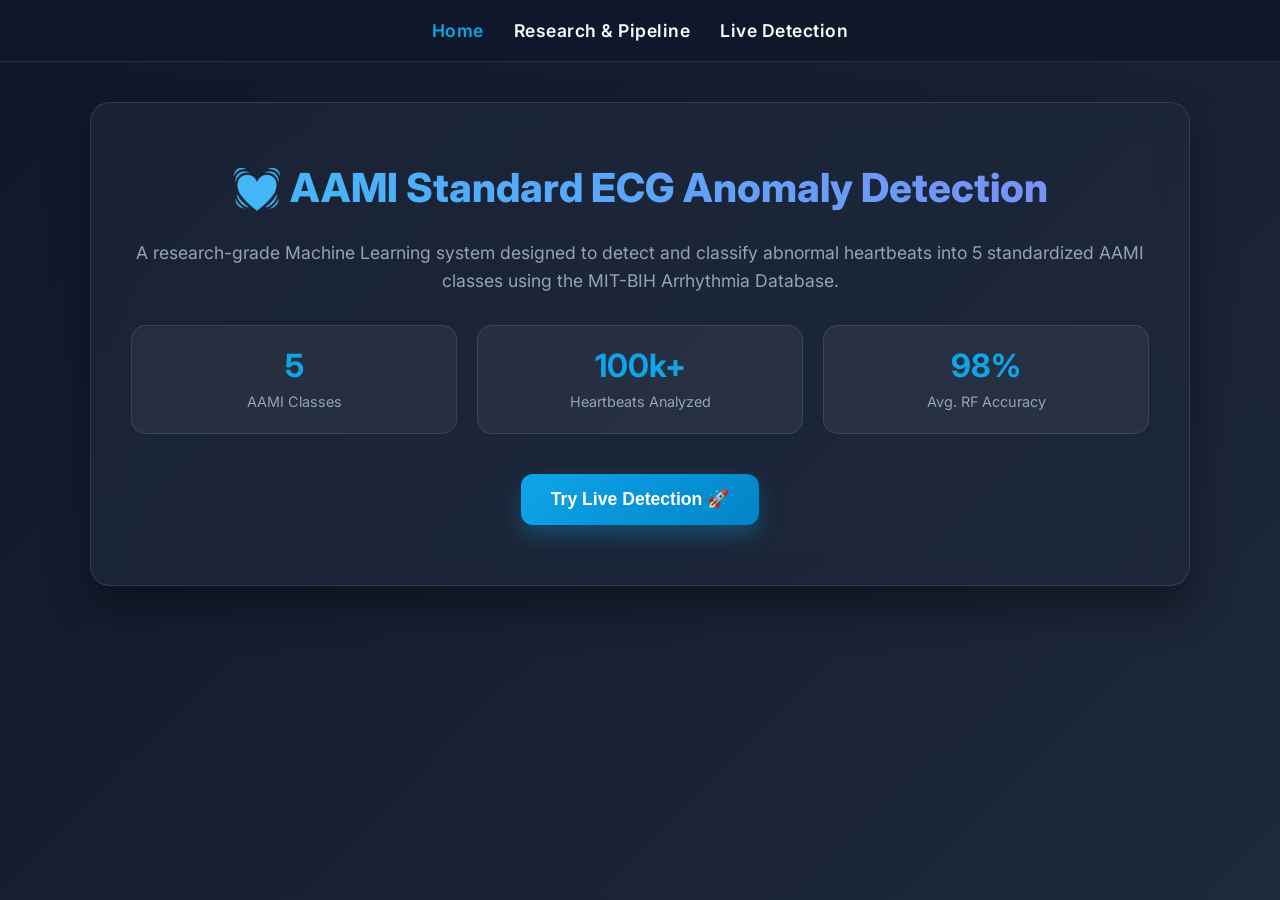
==== Frontend/index.html @ 258dae29 "Initial commit" ====
<!DOCTYPE html>
<html lang="en">
<head>
    <meta charset="UTF-8">
    <meta name="viewport" content="width=device-width, initial-scale=1.0">
    <title>ECG Anomaly Detection | Home</title>
    <link rel="stylesheet" href="style.css">
</head>
<body>

    <div class="navbar">
        <a href="index.html" class="active">Home</a>
        <a href="research.html">Research & Pipeline</a>
        <a href="detect.html">Live Detection</a>
    </div>

    <div class="container">
        <div class="card" style="text-align: center; padding: 60px 40px;">
            <h1>💓 AAMI Standard ECG Anomaly Detection</h1>
            <p>
                A research-grade Machine Learning system designed to detect and classify abnormal heartbeats 
                into 5 standardized AAMI classes using the MIT-BIH Arrhythmia Database.
            </p>
            
            <div class="hero-stats">
                <div class="stat-box">
                    <h3>5</h3>
                    <p>AAMI Classes</p>
                </div>
                <div class="stat-box">
                    <h3>100k+</h3>
                    <p>Heartbeats Analyzed</p>
                </div>
                <div class="stat-box">
                    <h3>98%</h3>
                    <p>Avg. RF Accuracy</p>
                </div>
            </div>

            <br><br>
            <a href="detect.html">
                <button>Try Live Detection 🚀</button>
            </a>
        </div>
    </div>

</body>
</html>
---- Frontend/style.css ----
@import url('https://fonts.googleapis.com/css2?family=Inter:wght@300;400;600;800&display=swap');

:root {
    --primary-color: #0ea5e9;
    --primary-hover: #0284c7;
    --bg-color: #0f172a;
    --card-bg: rgba(30, 41, 59, 0.7);
    --text-main: #f8fafc;
    --text-muted: #94a3b8;
    --border-color: rgba(255, 255, 255, 0.1);
}

body {
    font-family: 'Inter', sans-serif;
    margin: 0;
    background: linear-gradient(135deg, #0f172a 0%, #1e293b 100%);
    color: var(--text-main);
    min-height: 100vh;
    background-attachment: fixed;
}

.navbar {
    background: rgba(15, 23, 42, 0.8);
    backdrop-filter: blur(12px);
    -webkit-backdrop-filter: blur(12px);
    padding: 20px 40px;
    display: flex;
    justify-content: center;
    gap: 30px;
    border-bottom: 1px solid var(--border-color);
    position: sticky;
    top: 0;
    z-index: 100;
}

.navbar a {
    color: var(--text-main);
    text-decoration: none;
    font-weight: 600;
    font-size: 1.1rem;
    transition: color 0.3s ease;
    letter-spacing: 0.5px;
}

.navbar a:hover, .navbar a.active {
    color: var(--primary-color);
}

.container {
    max-width: 1100px;
    margin: 40px auto;
    padding: 0 20px;
}

.card {
    background: var(--card-bg);
    backdrop-filter: blur(16px);
    -webkit-backdrop-filter: blur(16px);
    border: 1px solid var(--border-color);
    padding: 40px;
    border-radius: 20px;
    box-shadow: 0 20px 40px rgba(0, 0, 0, 0.4);
    margin-bottom: 40px;
    transition: transform 0.3s ease;
}

.card:hover {
    transform: translateY(-5px);
}

h1, h2, h3 {
    margin-top: 0;
    color: #ffffff;
}

h1 {
    font-size: 2.5rem;
    font-weight: 800;
    background: -webkit-linear-gradient(45deg, #38bdf8, #818cf8);
    -webkit-background-clip: text;
    -webkit-text-fill-color: transparent;
}

p {
    color: var(--text-muted);
    line-height: 1.6;
    font-size: 1.1rem;
}

.hero-stats {
    display: flex;
    gap: 20px;
    margin-top: 30px;
    flex-wrap: wrap;
}

.stat-box {
    flex: 1;
    background: rgba(255, 255, 255, 0.05);
    padding: 20px;
    border-radius: 15px;
    text-align: center;
    border: 1px solid var(--border-color);
}

.stat-box h3 {
    font-size: 2rem;
    margin-bottom: 5px;
    color: var(--primary-color);
}

.stat-box p {
    font-size: 0.9rem;
    margin: 0;
}

button {
    background: linear-gradient(135deg, var(--primary-color) 0%, var(--primary-hover) 100%);
    color: white;
    padding: 15px 30px;
    font-size: 1.1rem;
    font-weight: 600;
    border: none;
    border-radius: 12px;
    cursor: pointer;
    transition: all 0.3s ease;
    box-shadow: 0 10px 20px rgba(14, 165, 233, 0.3);
}

button:hover {
    transform: scale(1.05);
    box-shadow: 0 15px 25px rgba(14, 165, 233, 0.4);
}

textarea {
    width: 100%;
    box-sizing: border-box;
    padding: 15px;
    background: rgba(0, 0, 0, 0.3);
    border: 1px solid var(--border-color);
    border-radius: 12px;
    color: var(--text-main);
    font-family: monospace;
    font-size: 1rem;
    resize: vertical;
    transition: border-color 0.3s ease;
}

textarea:focus {
    outline: none;
    border-color: var(--primary-color);
}

img {
    max-width: 100%;
    border-radius: 12px;
    margin-top: 20px;
    border: 1px solid var(--border-color);
}

.result-box {
    margin-top: 30px;
    padding: 20px;
    border-radius: 12px;
    background: rgba(0,0,0,0.2);
    border: 1px solid var(--border-color);
    display: none;
    animation: fadeIn 0.5s ease;
}

@keyframes fadeIn {
    from { opacity: 0; transform: translateY(10px); }
    to { opacity: 1; transform: translateY(0); }
}

.result-title {
    font-size: 1.5rem;
    font-weight: 800;
    margin-bottom: 10px;
}

.result-success { color: #4ade80; }
.result-danger { color: #f87171; }

#results-json {
    background: rgba(0,0,0,0.3);
    padding: 20px;
    border-radius: 12px;
    color: #a7f3d0;
    font-family: monospace;
    white-space: pre-wrap;
    text-align: left;
    border: 1px solid var(--border-color);
}
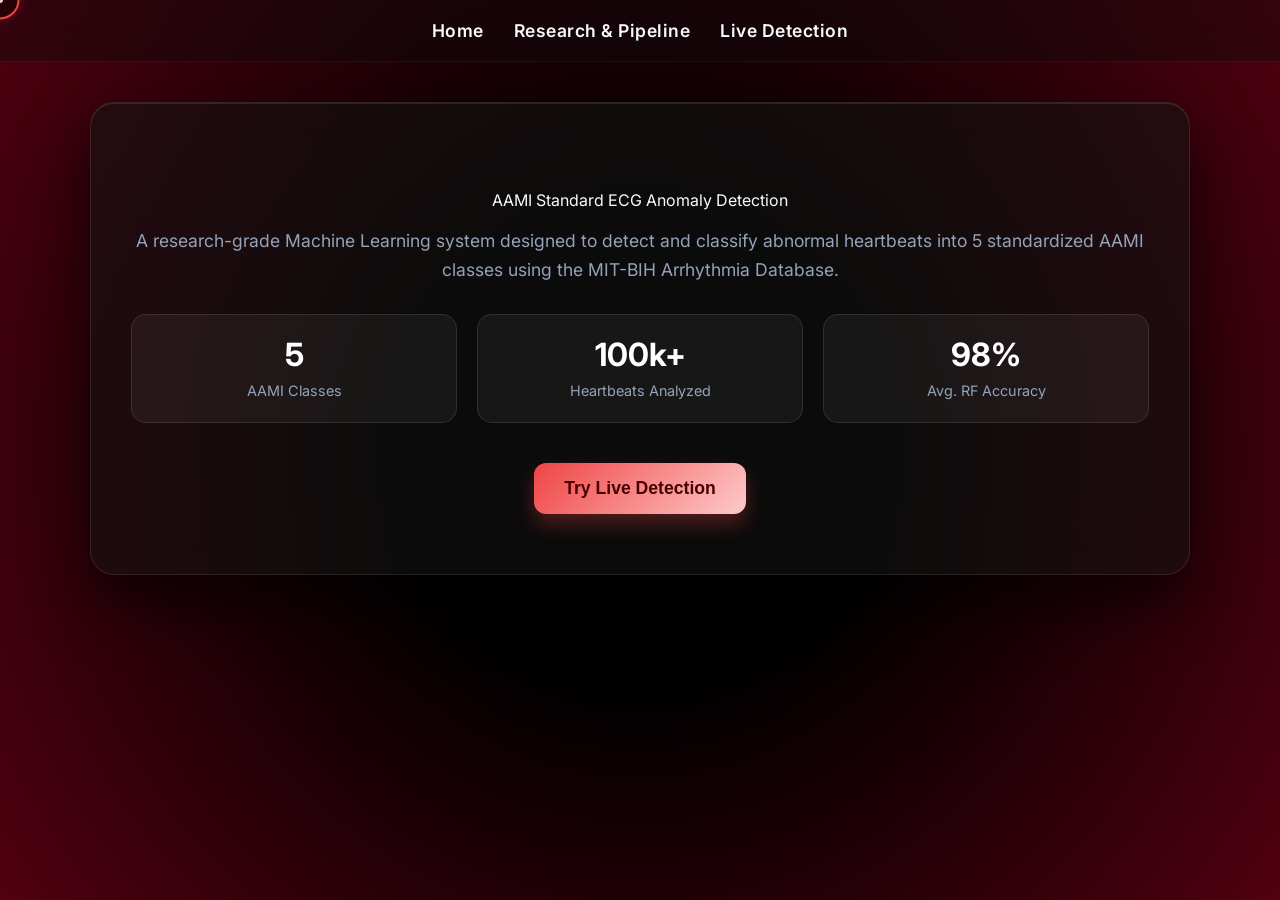
==== commit 6d9e456a: "Update UI/UX and ignore large model files" ====
--- a/Frontend/index.html
+++ b/Frontend/index.html
@@ -7,6 +7,9 @@
     <link rel="stylesheet" href="style.css">
 </head>
 <body>
+    <div class="spline-container">
+        <iframe src='https://my.spline.design/vesper-4o7GgtlY09lkFxyiEQWQniJg/' frameborder='0' width='100%' height='100%'></iframe>
+    </div>
 
     <div class="navbar">
         <a href="index.html" class="active">Home</a>
@@ -16,7 +19,7 @@
 
     <div class="container">
         <div class="card" style="text-align: center; padding: 60px 40px;">
-            <h1>💓 AAMI Standard ECG Anomaly Detection</h1>
+            <h1></h1>AAMI Standard ECG Anomaly Detection</h1>
             <p>
                 A research-grade Machine Learning system designed to detect and classify abnormal heartbeats 
                 into 5 standardized AAMI classes using the MIT-BIH Arrhythmia Database.
@@ -39,10 +42,11 @@
 
             <br><br>
             <a href="detect.html">
-                <button>Try Live Detection 🚀</button>
+                <button>Try Live Detection</button>
             </a>
         </div>
     </div>
 
+    <script src="cursor.js"></script>
 </body>
 </html>
--- a/Frontend/style.css
+++ b/Frontend/style.css
@@ -1,8 +1,8 @@
 @import url('https://fonts.googleapis.com/css2?family=Inter:wght@300;400;600;800&display=swap');
 
 :root {
-    --primary-color: #0ea5e9;
-    --primary-hover: #0284c7;
+    --primary-color: #ffffff;
+    --primary-hover: #f1f5f9;
     --bg-color: #0f172a;
     --card-bg: rgba(30, 41, 59, 0.7);
     --text-main: #f8fafc;
@@ -13,21 +13,33 @@
 body {
     font-family: 'Inter', sans-serif;
     margin: 0;
-    background: linear-gradient(135deg, #0f172a 0%, #1e293b 100%);
+    background: radial-gradient(circle at center, #000000 30%, #680016 120%);
     color: var(--text-main);
     min-height: 100vh;
     background-attachment: fixed;
+    overflow-x: hidden;
+}
+
+.spline-container {
+    position: fixed;
+    top: 0;
+    left: 0;
+    width: 100%;
+    height: 100vh;
+    z-index: -1;
+    pointer-events: none;
+    /* Allows interacting with the cards over the iframe */
 }
 
 .navbar {
-    background: rgba(15, 23, 42, 0.8);
-    backdrop-filter: blur(12px);
-    -webkit-backdrop-filter: blur(12px);
+    background: rgba(10, 10, 10, 0.4);
+    backdrop-filter: blur(20px);
+    -webkit-backdrop-filter: blur(20px);
     padding: 20px 40px;
     display: flex;
     justify-content: center;
     gap: 30px;
-    border-bottom: 1px solid var(--border-color);
+    border-bottom: 1px solid rgba(255, 255, 255, 0.05);
     position: sticky;
     top: 0;
     z-index: 100;
@@ -42,7 +54,8 @@
     letter-spacing: 0.5px;
 }
 
-.navbar a:hover, .navbar a.active {
+.navbar a:hover,
+.navbar a.active {
     color: var(--primary-color);
 }
 
@@ -53,13 +66,13 @@
 }
 
 .card {
-    background: var(--card-bg);
-    backdrop-filter: blur(16px);
-    -webkit-backdrop-filter: blur(16px);
-    border: 1px solid var(--border-color);
+    background: rgba(20, 20, 20, 0.55);
+    backdrop-filter: blur(24px);
+    -webkit-backdrop-filter: blur(24px);
+    border: 1px solid rgba(255, 255, 255, 0.1);
     padding: 40px;
-    border-radius: 20px;
-    box-shadow: 0 20px 40px rgba(0, 0, 0, 0.4);
+    border-radius: 24px;
+    box-shadow: 0 30px 60px rgba(0, 0, 0, 0.6), inset 0 1px 0 rgba(255, 255, 255, 0.1);
     margin-bottom: 40px;
     transition: transform 0.3s ease;
 }
@@ -68,7 +81,9 @@
     transform: translateY(-5px);
 }
 
-h1, h2, h3 {
+h1,
+h2,
+h3 {
     margin-top: 0;
     color: #ffffff;
 }
@@ -106,7 +121,7 @@
 .stat-box h3 {
     font-size: 2rem;
     margin-bottom: 5px;
-    color: var(--primary-color);
+    color: #ffffff;
 }
 
 .stat-box p {
@@ -115,21 +130,21 @@
 }
 
 button {
-    background: linear-gradient(135deg, var(--primary-color) 0%, var(--primary-hover) 100%);
-    color: white;
+    background: linear-gradient(135deg, #ef4444 0%, #fecaca 100%);
+    color: #4a0000;
     padding: 15px 30px;
     font-size: 1.1rem;
-    font-weight: 600;
+    font-weight: 800;
     border: none;
     border-radius: 12px;
     cursor: pointer;
     transition: all 0.3s ease;
-    box-shadow: 0 10px 20px rgba(14, 165, 233, 0.3);
+    box-shadow: 0 10px 20px rgba(239, 68, 68, 0.3);
 }
 
 button:hover {
     transform: scale(1.05);
-    box-shadow: 0 15px 25px rgba(14, 165, 233, 0.4);
+    box-shadow: 0 15px 25px rgba(239, 68, 68, 0.5);
 }
 
 textarea {
@@ -162,15 +177,22 @@
     margin-top: 30px;
     padding: 20px;
     border-radius: 12px;
-    background: rgba(0,0,0,0.2);
+    background: rgba(0, 0, 0, 0.2);
     border: 1px solid var(--border-color);
     display: none;
     animation: fadeIn 0.5s ease;
 }
 
 @keyframes fadeIn {
-    from { opacity: 0; transform: translateY(10px); }
-    to { opacity: 1; transform: translateY(0); }
+    from {
+        opacity: 0;
+        transform: translateY(10px);
+    }
+
+    to {
+        opacity: 1;
+        transform: translateY(0);
+    }
 }
 
 .result-title {
@@ -179,11 +201,16 @@
     margin-bottom: 10px;
 }
 
-.result-success { color: #4ade80; }
-.result-danger { color: #f87171; }
+.result-success {
+    color: #4ade80;
+}
+
+.result-danger {
+    color: #f87171;
+}
 
 #results-json {
-    background: rgba(0,0,0,0.3);
+    background: rgba(0, 0, 0, 0.3);
     padding: 20px;
     border-radius: 12px;
     color: #a7f3d0;
@@ -191,4 +218,45 @@
     white-space: pre-wrap;
     text-align: left;
     border: 1px solid var(--border-color);
+}
+
+/* Custom Cursor Styles */
+* {
+    cursor: none !important; /* Hide default cursor */
+}
+
+.cursor-dot {
+    position: fixed;
+    top: 0;
+    left: 0;
+    width: 6px;
+    height: 6px;
+    background-color: #fecaca; /* Soft pink */
+    border-radius: 50%;
+    pointer-events: none;
+    z-index: 99999;
+    transform: translate(-50%, -50%);
+}
+
+.cursor-outline {
+    position: fixed;
+    top: 0;
+    left: 0;
+    width: 35px;
+    height: 35px;
+    border: 2px solid #ef4444; /* Cherry Red */
+    background-color: rgba(20, 0, 0, 0.4); /* Dark blackish-red tint */
+    box-shadow: 0 0 10px rgba(239, 68, 68, 0.3);
+    border-radius: 50%;
+    pointer-events: none;
+    z-index: 99998;
+    transform: translate(-50%, -50%);
+    transition: width 0.15s, height 0.15s, background-color 0.15s;
+}
+
+.cursor-outline.hovering {
+    width: 60px;
+    height: 60px;
+    background-color: rgba(239, 68, 68, 0.3);
+    border-color: #fecaca; /* Pinkish outline on hover */
 }
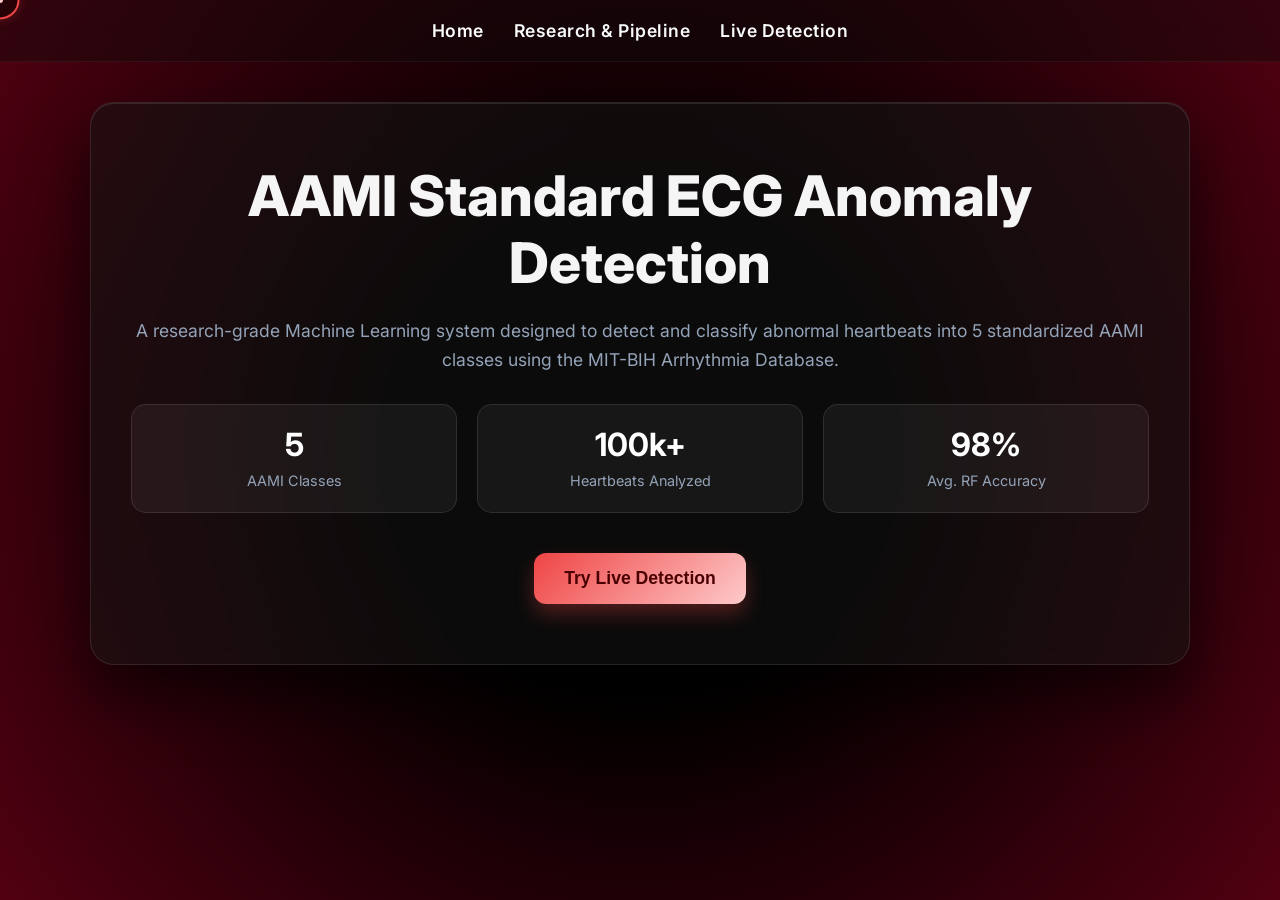
==== commit bfe3aca2: "Add Readme file" ====
--- a/Frontend/index.html
+++ b/Frontend/index.html
@@ -8,7 +8,7 @@
 </head>
 <body>
     <div class="spline-container">
-        <iframe src='https://my.spline.design/vesper-4o7GgtlY09lkFxyiEQWQniJg/' frameborder='0' width='100%' height='100%'></iframe>
+        <iframe src='https://my.spline.design/vesper-4o7GgtlY09lkFxyiEQWQniJg/' frameborder='0' width='110%' height='100%'></iframe>
     </div>
 
     <div class="navbar">
@@ -19,7 +19,7 @@
 
     <div class="container">
         <div class="card" style="text-align: center; padding: 60px 40px;">
-            <h1></h1>AAMI Standard ECG Anomaly Detection</h1>
+            <h1>AAMI Standard ECG Anomaly Detection</h1>
             <p>
                 A research-grade Machine Learning system designed to detect and classify abnormal heartbeats 
                 into 5 standardized AAMI classes using the MIT-BIH Arrhythmia Database.
--- a/Frontend/style.css
+++ b/Frontend/style.css
@@ -89,11 +89,11 @@
 }
 
 h1 {
-    font-size: 2.5rem;
+    font-size: 3.5rem;
     font-weight: 800;
-    background: -webkit-linear-gradient(45deg, #38bdf8, #818cf8);
-    -webkit-background-clip: text;
-    -webkit-text-fill-color: transparent;
+    color: whitesmoke;
+    line-height: 1.2;
+    margin-bottom: 20px;
 }
 
 p {
